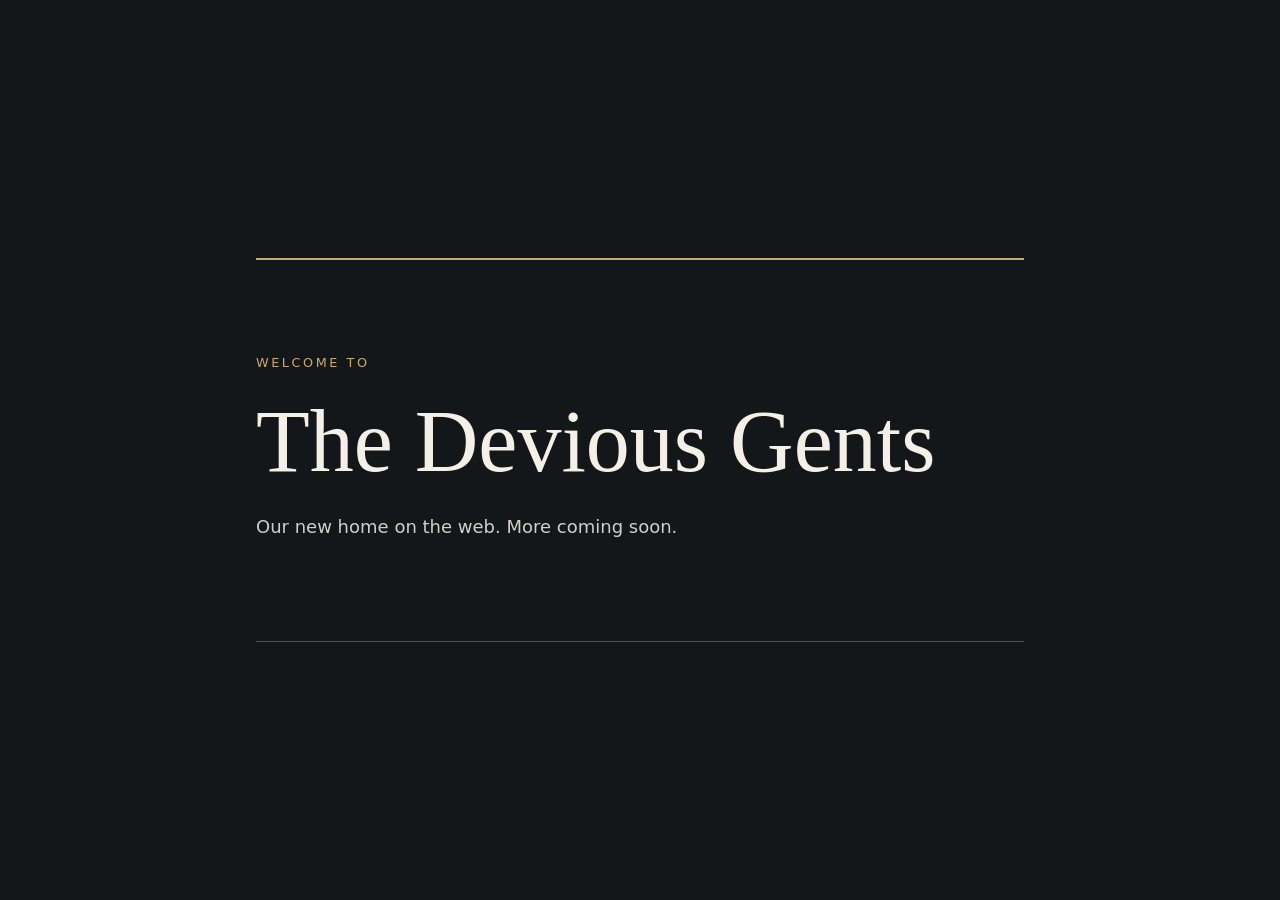
==== index.html @ 29381f23 "Create The Devious Gents starter website Co-authored-by: Copilot <223556219+Copilot@users.noreply.gi" ====
<!doctype html>
<html lang="en">
  <head>
    <meta charset="utf-8">
    <meta name="viewport" content="width=device-width, initial-scale=1">
    <meta name="description" content="The Devious Gents. Our new home on the web.">
    <meta name="color-scheme" content="dark">
    <title>The Devious Gents</title>
    <style>
      * { box-sizing: border-box; }
      body {
        margin: 0;
        min-height: 100vh;
        display: grid;
        place-items: center;
        padding: 2rem;
        background: #141719;
        color: #f5f0e7;
        font-family: Georgia, "Times New Roman", serif;
      }
      main {
        width: 100%;
        max-width: 48rem;
        padding: clamp(2rem, 7vw, 5rem) 0;
        border-top: 2px solid #c9a86c;
        border-bottom: 1px solid #5b5140;
      }
      .eyebrow {
        color: #c9a86c;
        font: 0.8rem/1.5 system-ui, sans-serif;
        letter-spacing: 0.2em;
        text-transform: uppercase;
      }
      h1 {
        margin: 1.5rem 0;
        font-size: clamp(2.5rem, 9vw, 5.5rem);
        line-height: 1.05;
        font-weight: normal;
      }
      .intro {
        color: #d3cec5;
        font: 1.125rem/1.7 system-ui, sans-serif;
      }
    </style>
  </head>
  <body>
    <main>
      <p class="eyebrow">Welcome to</p>
      <h1>The Devious Gents</h1>
      <p class="intro">Our new home on the web. More coming soon.</p>
    </main>
  </body>
</html>
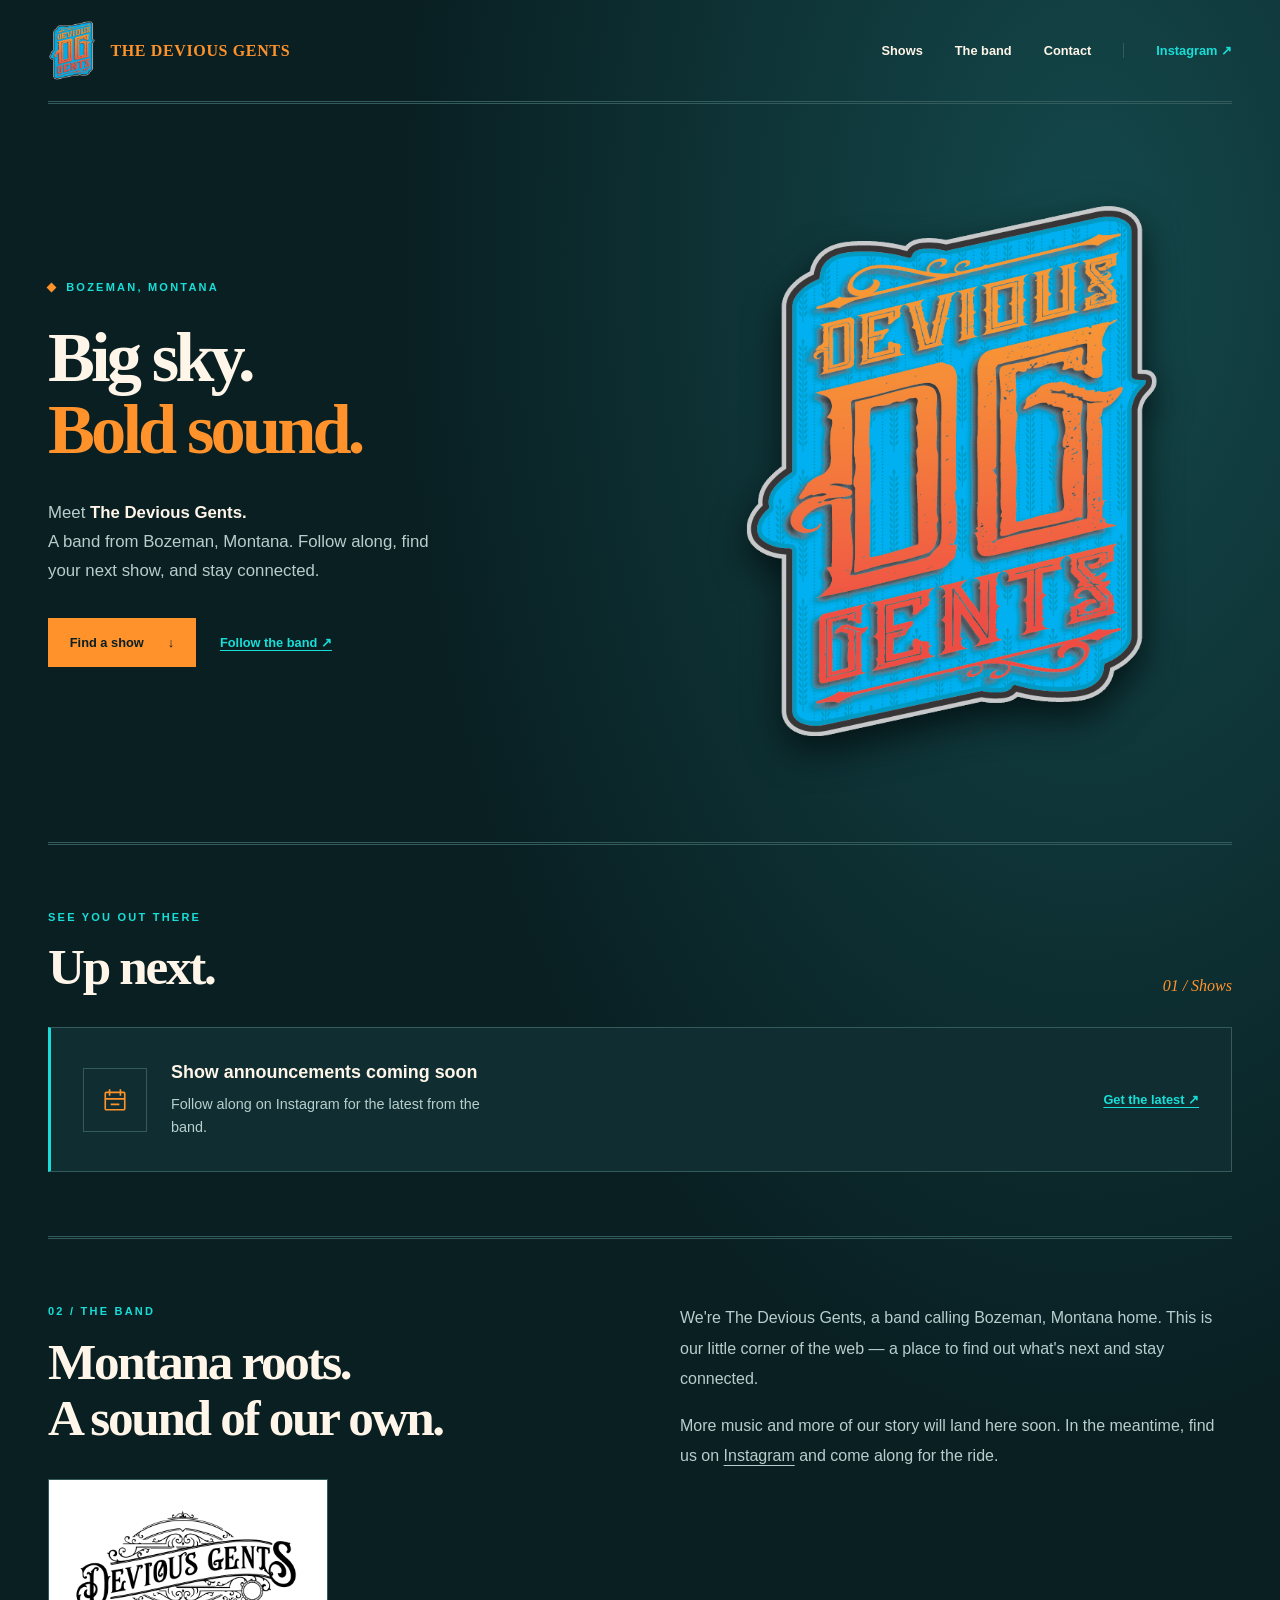
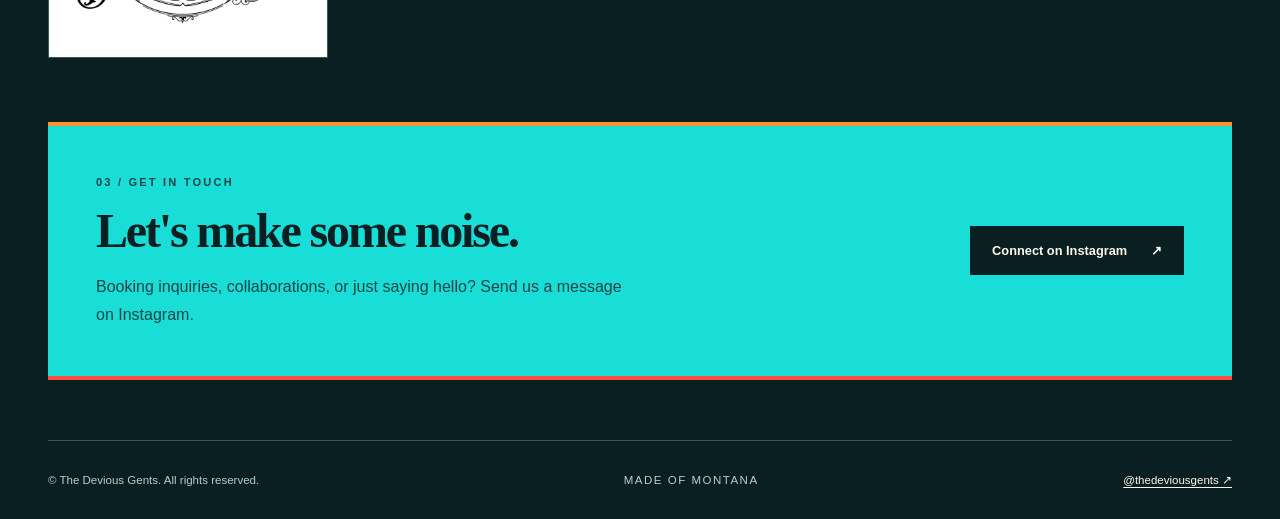
==== commit 16b9935b: "Redesign band website with Devious Gents branding Co-authored-by: Copilot <223556219+Copilot@users.n" ====
--- a/index.html
+++ b/index.html
@@ -3,51 +3,323 @@
   <head>
     <meta charset="utf-8">
     <meta name="viewport" content="width=device-width, initial-scale=1">
-    <meta name="description" content="The Devious Gents. Our new home on the web.">
+    <meta name="description" content="Meet The Devious Gents, a band from Bozeman, Montana. Find show announcements, follow the band, and get in touch on Instagram.">
     <meta name="color-scheme" content="dark">
-    <title>The Devious Gents</title>
+    <meta name="theme-color" content="#091f22">
+    <meta property="og:type" content="website">
+    <meta property="og:title" content="The Devious Gents | Bozeman, Montana">
+    <meta property="og:description" content="From Bozeman, with sound. Show announcements, band updates, and more from The Devious Gents.">
+    <meta property="og:url" content="https://thedeviousgents.com/">
+    <meta property="og:image" content="https://thedeviousgents.com/assets/images/devious-gents-color.jpg">
+    <meta property="og:image:alt" content="The Devious Gents primary turquoise, orange, and red logo">
+    <title>The Devious Gents | Bozeman, Montana</title>
     <style>
+      :root {
+        --bg: #091f22;
+        --panel: #102e31;
+        --paper: #fff5e8;
+        --muted: #b7cecd;
+        --turquoise: #19ded7;
+        --orange: #ff922b;
+        --red: #ff4d3d;
+        --line: #345b5c;
+      }
       * { box-sizing: border-box; }
+      html { scroll-behavior: smooth; scroll-padding-top: 2rem; }
       body {
         margin: 0;
-        min-height: 100vh;
+        background: radial-gradient(ellipse at 85% 12%, #14484b 0, transparent 45%), var(--bg);
+        color: var(--paper);
+        font-family: Arial, Helvetica, sans-serif;
+        -webkit-font-smoothing: antialiased;
+      }
+      a { color: inherit; text-underline-offset: .25em; }
+      a:focus-visible { outline: 2px solid var(--orange); outline-offset: 6px; }
+      ::selection { background: var(--turquoise); color: var(--bg); }
+      .container { width: min(1200px, calc(100% - 6rem)); margin-inline: auto; }
+      .skip-link {
+        position: fixed;
+        top: -5rem;
+        left: 1rem;
+        padding: 1rem;
+        z-index: 10;
+        background: var(--paper);
+        color: var(--bg);
+      }
+      .skip-link:focus { top: 1rem; }
+      .site-header {
+        min-height: 104px;
+        display: flex;
+        align-items: center;
+        justify-content: space-between;
+        gap: 2rem;
+        border-bottom: 3px double var(--line);
+      }
+      .wordmark {
+        display: inline-flex;
+        align-items: center;
+        gap: .9rem;
+        text-decoration: none;
+        font-family: Georgia, "Times New Roman", serif;
+        font-size: 1rem;
+        font-weight: 800;
+        letter-spacing: .04em;
+        text-transform: uppercase;
+      }
+      .wordmark img { display: block; width: 48px; height: auto; }
+      .wordmark span { color: var(--orange); }
+      nav { display: flex; align-items: center; gap: 2rem; }
+      nav a {
+        text-decoration: none;
+        font-size: .8rem;
+        font-weight: 700;
+        transition: color .2s;
+      }
+      nav a:hover, .text-link:hover { color: var(--orange); }
+      nav .social-link { border-left: 1px solid var(--line); padding-left: 2rem; color: var(--turquoise); }
+      .eyebrow {
+        margin: 0 0 1.5rem;
+        color: var(--turquoise);
+        font-size: .69rem;
+        font-weight: 700;
+        line-height: 1.6;
+        letter-spacing: .2em;
+        text-transform: uppercase;
+      }
+      .hero {
+        display: grid;
+        grid-template-columns: 1fr 1fr;
+        align-items: center;
+        gap: 4rem;
+        padding-block: 5rem;
+      }
+      .location { display: flex; align-items: center; gap: .7rem; }
+      .location::before { content: ""; width: 7px; height: 7px; background: var(--orange); transform: rotate(45deg); }
+      h1 {
+        margin: 0;
+        font-family: Georgia, "Times New Roman", serif;
+        font-size: clamp(3rem, 5.5vw, 5.5rem);
+        font-weight: 700;
+        line-height: 1.03;
+        letter-spacing: -.055em;
+      }
+      h1 span { display: block; color: var(--orange); }
+      .hero-copy strong { color: var(--paper); }
+      .hero-copy {
+        max-width: 24rem;
+        margin: 2rem 0;
+        color: var(--muted);
+        font-size: 1.05rem;
+        line-height: 1.75;
+      }
+      .actions { display: flex; flex-wrap: wrap; align-items: center; gap: 1.5rem; }
+      .button {
+        display: inline-flex;
+        align-items: center;
+        justify-content: center;
+        gap: 1.5rem;
+        min-height: 49px;
+        padding: .9rem 1.3rem;
+        border: 1px solid var(--orange);
+        background: var(--orange);
+        color: var(--bg);
+        font-size: .8rem;
+        font-weight: 700;
+        text-decoration: none;
+        transition: background .2s, border-color .2s;
+      }
+      .button:hover { background: var(--turquoise); border-color: var(--turquoise); }
+      .text-link { color: var(--turquoise); font-size: .8rem; font-weight: 700; transition: color .2s; }
+      .hero-logo {
+        width: min(100%, 440px);
+        justify-self: center;
+        margin: 0;
+      }
+      .primary-logo {
+        display: block;
+        width: 100%;
+        height: auto;
+        filter: drop-shadow(0 16px 18px #041416);
+      }
+      .section { padding-block: 4rem; border-top: 3px double var(--line); }
+      .section-heading { display: flex; justify-content: space-between; align-items: end; gap: 2rem; margin-bottom: 2rem; }
+      .section-heading .eyebrow, .about .eyebrow { margin-bottom: .8rem; }
+      h2 { margin: 0; font-family: Georgia, "Times New Roman", serif; font-size: clamp(2rem, 4vw, 3.25rem); line-height: 1.1; letter-spacing: -.045em; }
+      .section-number { margin: 0; color: var(--orange); font: italic 1rem Georgia, serif; }
+      .show-card {
+        display: flex;
+        align-items: center;
+        justify-content: space-between;
+        gap: 2rem;
+        padding: 2rem;
+        background: var(--panel);
+        border: 1px solid var(--line);
+        border-left: 3px solid var(--turquoise);
+      }
+      .show-info { display: flex; align-items: center; gap: 1.5rem; }
+      .show-icon {
         display: grid;
         place-items: center;
-        padding: 2rem;
-        background: #141719;
-        color: #f5f0e7;
-        font-family: Georgia, "Times New Roman", serif;
-      }
-      main {
-        width: 100%;
-        max-width: 48rem;
-        padding: clamp(2rem, 7vw, 5rem) 0;
-        border-top: 2px solid #c9a86c;
-        border-bottom: 1px solid #5b5140;
-      }
-      .eyebrow {
-        color: #c9a86c;
-        font: 0.8rem/1.5 system-ui, sans-serif;
-        letter-spacing: 0.2em;
-        text-transform: uppercase;
-      }
-      h1 {
-        margin: 1.5rem 0;
-        font-size: clamp(2.5rem, 9vw, 5.5rem);
-        line-height: 1.05;
-        font-weight: normal;
-      }
-      .intro {
-        color: #d3cec5;
-        font: 1.125rem/1.7 system-ui, sans-serif;
+        flex: 0 0 64px;
+        height: 64px;
+        border: 1px solid var(--line);
+        color: var(--orange);
+      }
+      h3 { margin: 0; font-size: 1.12rem; line-height: 1.4; }
+      .show-card p { margin: .5rem 0 0; color: var(--muted); font-size: .9rem; line-height: 1.6; }
+      .show-card .text-link { flex-shrink: 0; }
+      .about { display: grid; grid-template-columns: 1fr 1fr; gap: 5rem; align-items: start; }
+      .band-logo {
+        display: block;
+        width: min(100%, 280px);
+        height: auto;
+        margin-top: 2rem;
+        padding: 1rem;
+        background: #fff;
+        border: 1px solid var(--line);
+      }
+      .about-copy p { margin: 0; color: var(--muted); font-size: 1rem; line-height: 1.9; }
+      .about-copy p + p { margin-top: 1rem; }
+      .contact {
+        display: flex;
+        justify-content: space-between;
+        align-items: center;
+        gap: 3rem;
+        margin-bottom: 4rem;
+        padding: 3rem;
+        background: var(--turquoise);
+        color: var(--bg);
+        border-top: 4px solid var(--orange);
+        box-shadow: 0 4px 0 var(--red);
+      }
+      .contact .eyebrow { margin-bottom: .8rem; color: #164447; }
+      .contact h2 { font-size: clamp(2rem, 4vw, 3rem); }
+      .contact p:not(.eyebrow) { max-width: 33rem; margin: 1rem 0 0; color: #164447; line-height: 1.7; }
+      .contact .button { flex-shrink: 0; background: var(--bg); border-color: var(--bg); color: var(--paper); }
+      .contact .button:hover { background: #164447; }
+      .site-footer {
+        display: flex;
+        justify-content: space-between;
+        align-items: center;
+        flex-wrap: wrap;
+        gap: 1.5rem;
+        padding-block: 2rem;
+        border-top: 1px solid var(--line);
+        color: var(--muted);
+        font-size: .72rem;
+      }
+      .site-footer p { margin: 0; }
+      .site-footer a { color: var(--paper); }
+      .footer-location { letter-spacing: .13em; text-transform: uppercase; }
+      @media (min-width: 1500px) { .hero { padding-block: 6rem; } }
+      @media (max-width: 900px) {
+        .container { width: calc(100% - 3rem); }
+        .hero { gap: 2.5rem; padding-block: 4rem; }
+        h1 { font-size: clamp(2.5rem, 5.3vw, 4rem); }
+        nav { gap: 1.2rem; }
+        nav .social-link { padding-left: 1.2rem; }
+        .about { gap: 2.5rem; }
+        .contact { padding: 2rem; }
+      }
+      @media (max-width: 640px) {
+        .container { width: calc(100% - 2.5rem); }
+        .site-header { min-height: 100px; flex-wrap: wrap; justify-content: center; gap: 1.1rem; padding-block: 1.3rem; }
+        .wordmark { font-size: .8rem; }
+        nav { width: 100%; justify-content: center; gap: 1.5rem; }
+        nav a { min-height: 28px; display: inline-flex; align-items: center; font-size: .75rem; }
+        nav .social-link { padding-left: 1.5rem; }
+        .hero { grid-template-columns: 1fr; gap: 3.5rem; padding-block: 3.5rem; }
+        h1 { font-size: clamp(2.8rem, 12vw, 4.5rem); }
+        .hero-copy { max-width: 28rem; }
+        .hero-logo { width: min(100% - 1.5rem, 350px); justify-self: center; grid-row: 1; }
+        .section { padding-block: 3rem; }
+        .show-card { align-items: start; flex-direction: column; padding: 1.4rem; gap: 1.5rem; }
+        .show-info { align-items: start; gap: 1rem; }
+        .show-icon { flex-basis: 48px; height: 48px; }
+        .about { grid-template-columns: 1fr; gap: 1.5rem; }
+        .contact { flex-direction: column; align-items: start; gap: 1.5rem; padding: 1.75rem; margin-bottom: 3rem; }
+        .site-footer { align-items: start; flex-direction: column; gap: 1rem; }
+      }
+      @media (prefers-reduced-motion: reduce) {
+        html { scroll-behavior: auto; }
+        a { transition: none !important; }
       }
     </style>
   </head>
   <body>
-    <main>
-      <p class="eyebrow">Welcome to</p>
-      <h1>The Devious Gents</h1>
-      <p class="intro">Our new home on the web. More coming soon.</p>
+    <a class="skip-link" href="#main">Skip to content</a>
+    <header class="site-header container">
+      <a class="wordmark" href="#" aria-label="The Devious Gents home">
+        <img src="assets/images/devious-gents-badge-transparent.png" width="595" height="781" alt="">
+        <span>The Devious Gents</span>
+      </a>
+      <nav aria-label="Main navigation">
+        <a href="#shows">Shows</a>
+        <a href="#band">The band</a>
+        <a href="#contact">Contact</a>
+        <a class="social-link" href="https://www.instagram.com/thedeviousgents/">Instagram <span aria-hidden="true">&#8599;</span></a>
+      </nav>
+    </header>
+    <main id="main" class="container">
+      <section class="hero" aria-labelledby="hero-title">
+        <div>
+          <p class="eyebrow location">Bozeman, Montana</p>
+          <h1 id="hero-title">Big sky.<span>Bold sound.</span></h1>
+          <p class="hero-copy">Meet <strong>The Devious Gents.</strong><br>A band from Bozeman, Montana. Follow along, find your next show, and stay connected.</p>
+          <div class="actions">
+            <a class="button" href="#shows">Find a show <span aria-hidden="true">&#8595;</span></a>
+            <a class="text-link" href="https://www.instagram.com/thedeviousgents/">Follow the band <span aria-hidden="true">&#8599;</span></a>
+          </div>
+        </div>
+        <div class="hero-logo">
+          <img class="primary-logo" src="assets/images/devious-gents-badge-transparent.png" width="595" height="781" alt="The Devious Gents colorful badge with turquoise, orange, and red lettering" fetchpriority="high">
+        </div>
+      </section>
+
+      <section id="shows" class="section" aria-labelledby="shows-title">
+        <div class="section-heading">
+          <div><p class="eyebrow">See you out there</p><h2 id="shows-title">Up next.</h2></div>
+          <p class="section-number" aria-hidden="true">01 / Shows</p>
+        </div>
+        <div class="show-card">
+          <div class="show-info">
+            <div class="show-icon" aria-hidden="true">
+              <svg width="26" height="26" viewBox="0 0 24 24" fill="none" stroke="currentColor" stroke-width="1.5">
+                <rect x="3" y="5" width="18" height="16" rx="1"/>
+                <path d="M7 2v6m10-6v6M3 11h18m-13 5h8"/>
+              </svg>
+            </div>
+            <div><h3>Show announcements coming soon</h3><p>Follow along on Instagram for the latest from the band.</p></div>
+          </div>
+          <a class="text-link" href="https://www.instagram.com/thedeviousgents/">Get the latest <span aria-hidden="true">&#8599;</span></a>
+        </div>
+      </section>
+
+      <section id="band" class="section about" aria-labelledby="band-title">
+        <div>
+          <p class="eyebrow">02 / The band</p>
+          <h2 id="band-title">Montana roots.<br>A sound of our own.</h2>
+          <img class="band-logo" src="assets/images/devious-gents-logo.png" width="700" height="414" alt="The Devious Gents ornamental black-and-white logo" loading="lazy" decoding="async">
+        </div>
+        <div class="about-copy">
+          <p>We're The Devious Gents, a band calling Bozeman, Montana home. This is our little corner of the web &mdash; a place to find out what's next and stay connected.</p>
+          <p>More music and more of our story will land here soon. In the meantime, find us on <a href="https://www.instagram.com/thedeviousgents/">Instagram</a> and come along for the ride.</p>
+        </div>
+      </section>
+
+      <section id="contact" class="contact" aria-labelledby="contact-title">
+        <div>
+          <p class="eyebrow">03 / Get in touch</p>
+          <h2 id="contact-title">Let's make some noise.</h2>
+          <p>Booking inquiries, collaborations, or just saying hello? Send us a message on Instagram.</p>
+        </div>
+        <a class="button" href="https://www.instagram.com/thedeviousgents/">Connect on Instagram <span aria-hidden="true">&#8599;</span></a>
+      </section>
     </main>
+    <footer class="site-footer container">
+      <p>&copy; The Devious Gents. All rights reserved.</p>
+      <p class="footer-location">Made of Montana</p>
+      <a href="https://www.instagram.com/thedeviousgents/">@thedeviousgents <span aria-hidden="true">&#8599;</span></a>
+    </footer>
   </body>
 </html>
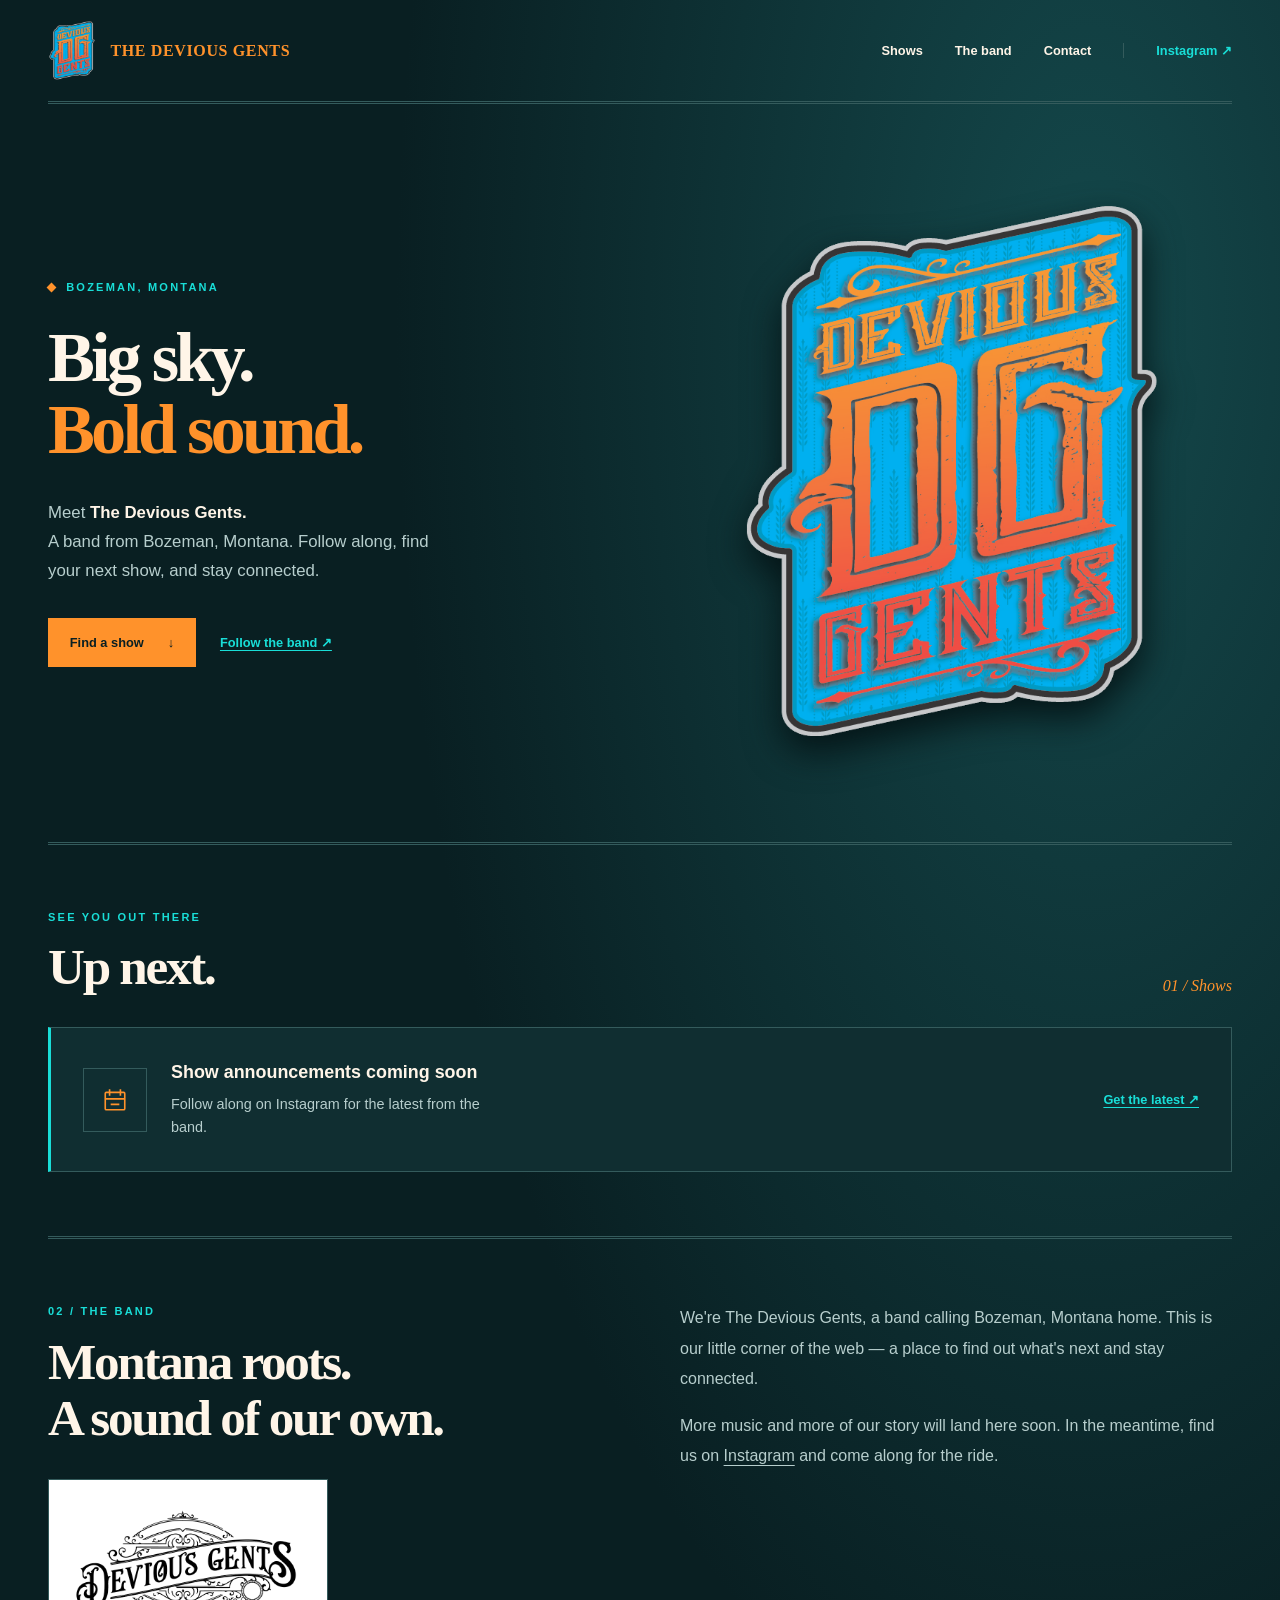
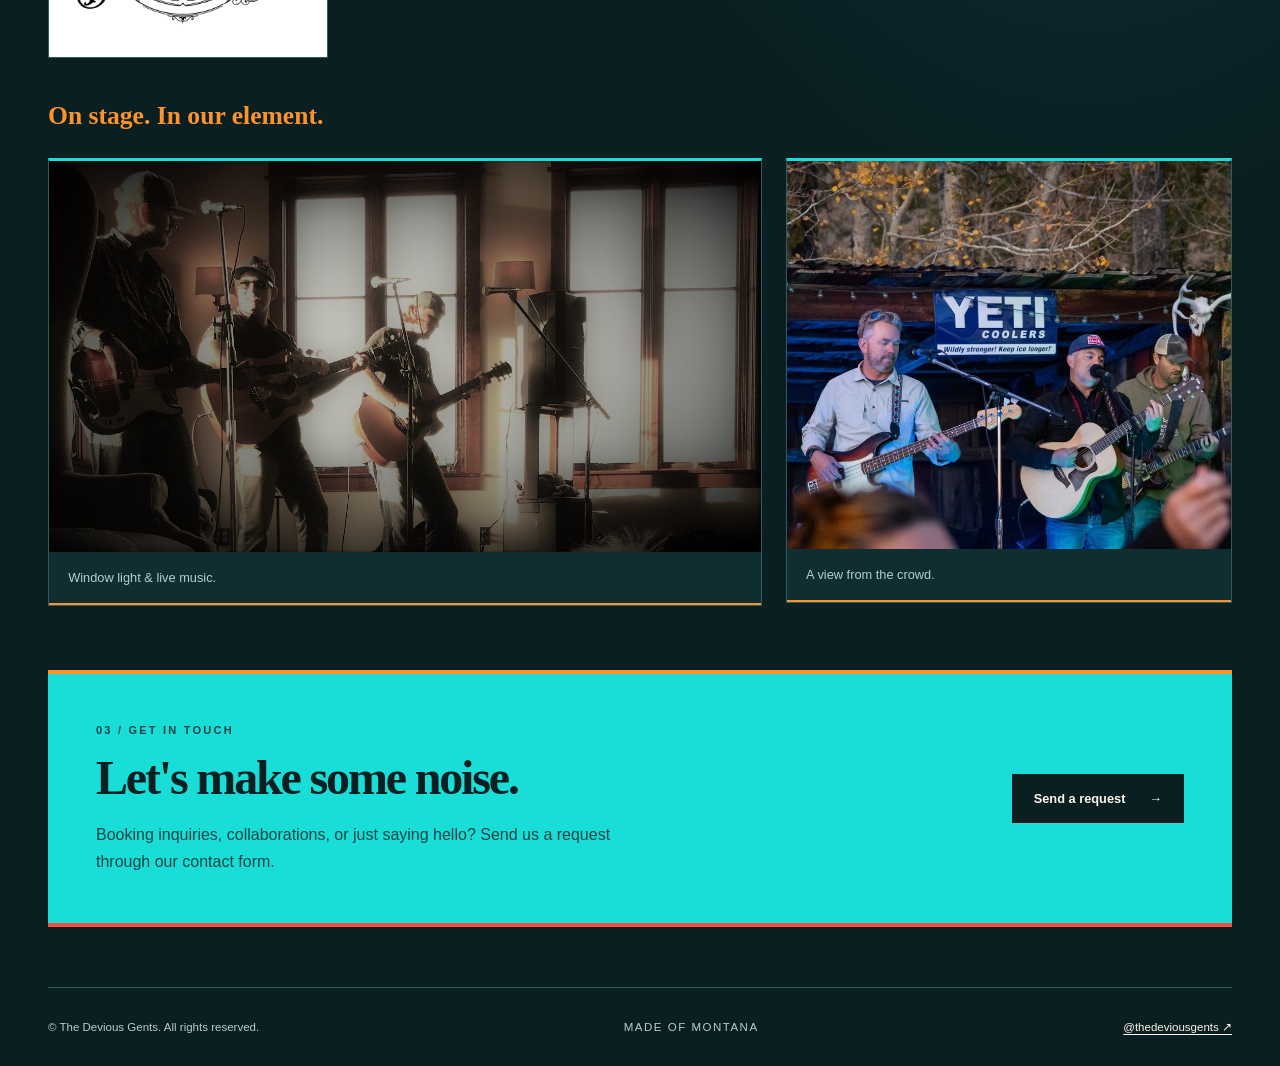
==== commit 9cb65d43: "Add contact requests, direct email, and live photo gallery Co-authored-by: Copilot <223556219+Copilo" ====
--- a/index.html
+++ b/index.html
@@ -3,7 +3,7 @@
   <head>
     <meta charset="utf-8">
     <meta name="viewport" content="width=device-width, initial-scale=1">
-    <meta name="description" content="Meet The Devious Gents, a band from Bozeman, Montana. Find show announcements, follow the band, and get in touch on Instagram.">
+    <meta name="description" content="Meet The Devious Gents, a band from Bozeman, Montana. Find show announcements, follow the band, and send us a booking request or message.">
     <meta name="color-scheme" content="dark">
     <meta name="theme-color" content="#091f22">
     <meta property="og:type" content="website">
@@ -168,7 +168,7 @@
       h3 { margin: 0; font-size: 1.12rem; line-height: 1.4; }
       .show-card p { margin: .5rem 0 0; color: var(--muted); font-size: .9rem; line-height: 1.6; }
       .show-card .text-link { flex-shrink: 0; }
-      .about { display: grid; grid-template-columns: 1fr 1fr; gap: 5rem; align-items: start; }
+      .about { display: grid; grid-template-columns: 1fr 1fr; gap: 2.5rem 5rem; align-items: start; }
       .band-logo {
         display: block;
         width: min(100%, 280px);
@@ -180,6 +180,34 @@
       }
       .about-copy p { margin: 0; color: var(--muted); font-size: 1rem; line-height: 1.9; }
       .about-copy p + p { margin-top: 1rem; }
+      .live-photos {
+        grid-column: 1 / -1;
+        display: grid;
+        grid-template-columns: 1.6fr 1fr;
+        gap: 1.5rem;
+        align-items: start;
+      }
+      .live-photos h3 {
+        grid-column: 1 / -1;
+        font-family: Georgia, "Times New Roman", serif;
+        font-size: 1.6rem;
+        color: var(--orange);
+      }
+      .live-photos figure {
+        min-width: 0;
+        margin: 0;
+        border: 1px solid var(--line);
+        border-top: 3px solid var(--turquoise);
+        background: var(--panel);
+      }
+      .live-photos img { display: block; width: 100%; height: auto; }
+      .live-photos figcaption {
+        padding: 1rem 1.2rem;
+        border-bottom: 2px solid var(--orange);
+        color: var(--muted);
+        font-size: .8rem;
+        line-height: 1.5;
+      }
       .contact {
         display: flex;
         justify-content: space-between;
@@ -237,6 +265,7 @@
         .show-info { align-items: start; gap: 1rem; }
         .show-icon { flex-basis: 48px; height: 48px; }
         .about { grid-template-columns: 1fr; gap: 1.5rem; }
+        .live-photos { grid-template-columns: 1fr; }
         .contact { flex-direction: column; align-items: start; gap: 1.5rem; padding: 1.75rem; margin-bottom: 3rem; }
         .site-footer { align-items: start; flex-direction: column; gap: 1rem; }
       }
@@ -256,7 +285,7 @@
       <nav aria-label="Main navigation">
         <a href="#shows">Shows</a>
         <a href="#band">The band</a>
-        <a href="#contact">Contact</a>
+        <a href="contact.html">Contact</a>
         <a class="social-link" href="https://www.instagram.com/thedeviousgents/">Instagram <span aria-hidden="true">&#8599;</span></a>
       </nav>
     </header>
@@ -305,15 +334,26 @@
           <p>We're The Devious Gents, a band calling Bozeman, Montana home. This is our little corner of the web &mdash; a place to find out what's next and stay connected.</p>
           <p>More music and more of our story will land here soon. In the meantime, find us on <a href="https://www.instagram.com/thedeviousgents/">Instagram</a> and come along for the ride.</p>
         </div>
+        <div class="live-photos" role="group" aria-labelledby="photos-title">
+          <h3 id="photos-title">On stage. In our element.</h3>
+          <figure>
+            <img src="assets/images/window-light-vignette.jpg" width="1399" height="768" alt="The Devious Gents playing bass and acoustic guitars beside sunlit windows" loading="lazy" decoding="async">
+            <figcaption>Window light &amp; live music.</figcaption>
+          </figure>
+          <figure>
+            <img src="assets/images/crowd-view.jpg" width="879" height="768" alt="A view from the crowd of The Devious Gents performing outdoors with bass and acoustic guitars" loading="lazy" decoding="async">
+            <figcaption>A view from the crowd.</figcaption>
+          </figure>
+        </div>
       </section>
 
       <section id="contact" class="contact" aria-labelledby="contact-title">
         <div>
           <p class="eyebrow">03 / Get in touch</p>
           <h2 id="contact-title">Let's make some noise.</h2>
-          <p>Booking inquiries, collaborations, or just saying hello? Send us a message on Instagram.</p>
-        </div>
-        <a class="button" href="https://www.instagram.com/thedeviousgents/">Connect on Instagram <span aria-hidden="true">&#8599;</span></a>
+          <p>Booking inquiries, collaborations, or just saying hello? Send us a request through our contact form.</p>
+        </div>
+        <a class="button" href="contact.html">Send a request <span aria-hidden="true">&#8594;</span></a>
       </section>
     </main>
     <footer class="site-footer container">
